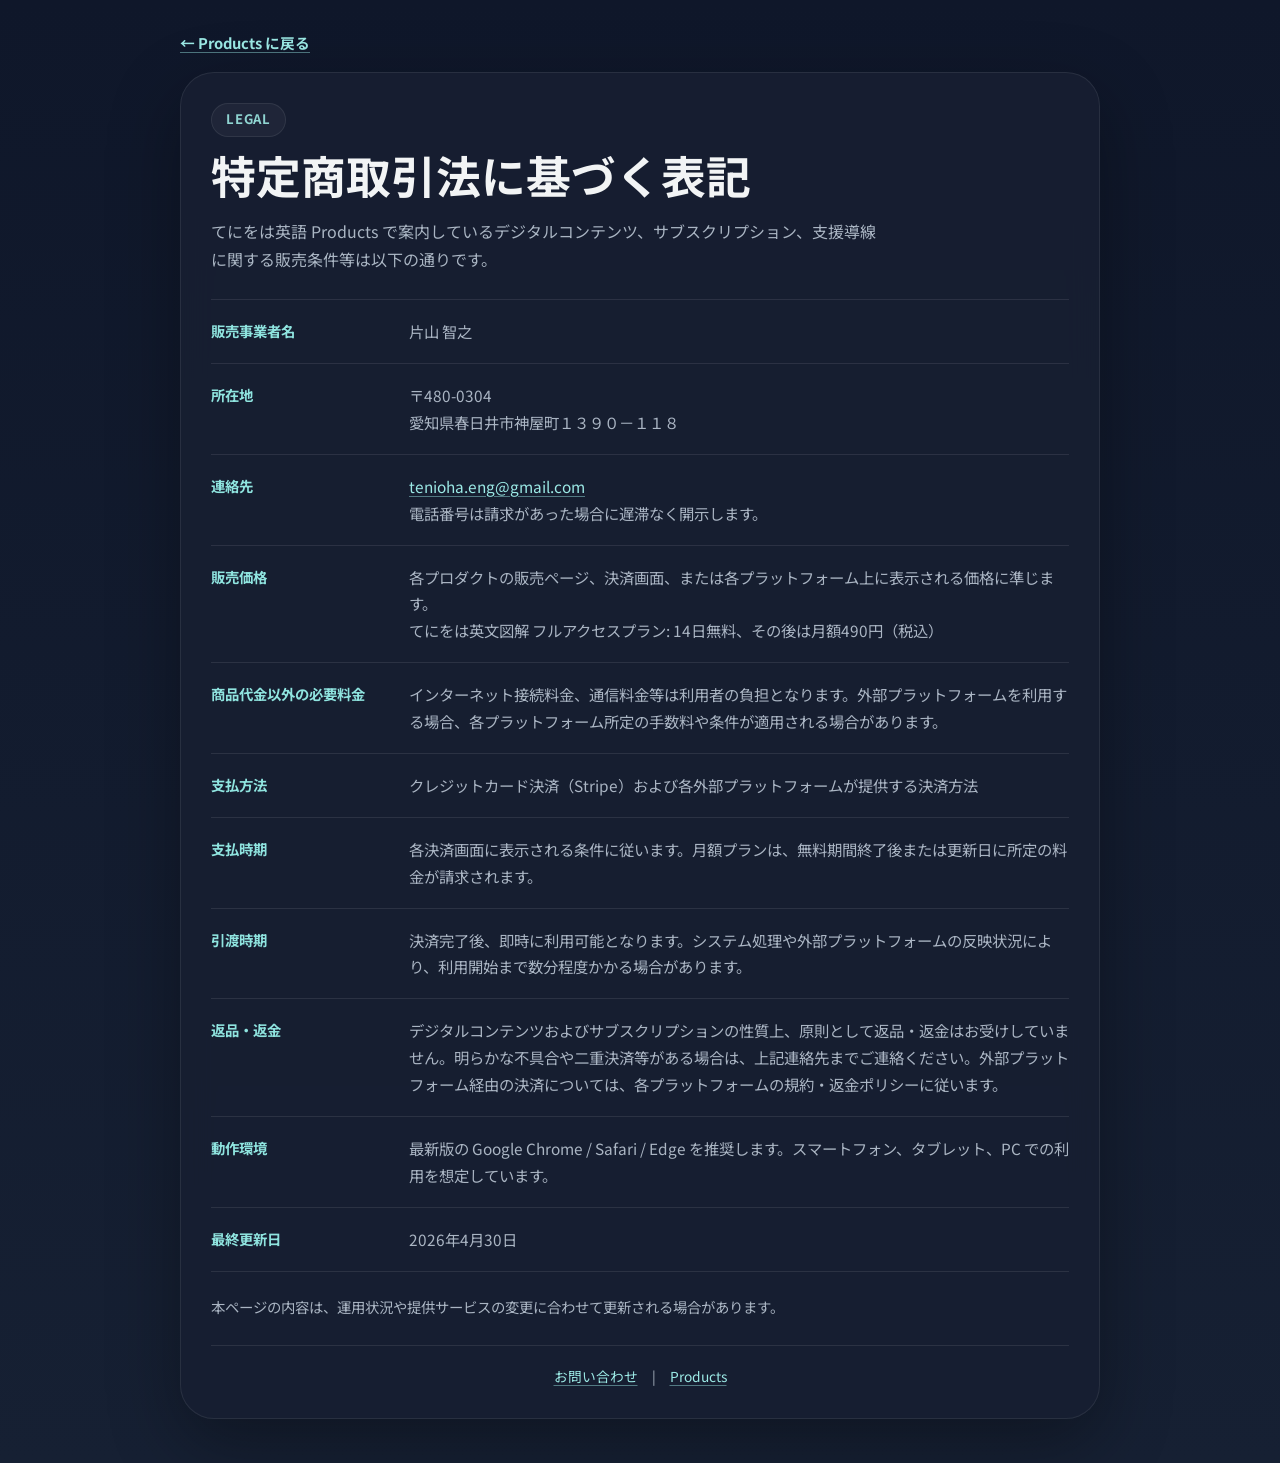
==== legal.html @ d5e8b5f1 "Add legal disclosure page" ====
<!DOCTYPE html>
<html lang="ja">
<head>
  <meta charset="UTF-8">
  <meta name="viewport" content="width=device-width, initial-scale=1.0">
  <title>特定商取引法に基づく表記 | てにをは英語 Products</title>
  <link rel="icon" type="image/jpeg" href="./assets/site-icon.jpg">
  <meta
    name="description"
    content="てにをは英語 Products の特定商取引法に基づく表記。"
  >
  <link rel="preconnect" href="https://fonts.googleapis.com">
  <link rel="preconnect" href="https://fonts.gstatic.com" crossorigin>
  <link href="https://fonts.googleapis.com/css2?family=Noto+Sans+JP:wght@400;500;700&family=Space+Grotesk:wght@500;700&display=swap" rel="stylesheet">
  <style>
    :root {
      --brand: #008581;
      --ink: #f2f4f5;
      --muted: #aab5c3;
      --paper: rgba(23, 31, 49, 0.92);
      --line: rgba(255, 255, 255, 0.09);
      --bg-top: #0f172a;
      --bg-bottom: #162033;
      --shadow: 0 24px 72px rgba(0, 0, 0, 0.32);
      --max: 920px;
    }

    * {
      box-sizing: border-box;
    }

    body {
      margin: 0;
      font-family: "Noto Sans JP", sans-serif;
      color: var(--ink);
      background: linear-gradient(180deg, var(--bg-top) 0%, var(--bg-bottom) 100%);
      line-height: 1.75;
      overflow-x: hidden;
    }

    body::before {
      content: "";
      position: fixed;
      inset: 0;
      pointer-events: none;
      opacity: 0.1;
      background-image:
        linear-gradient(rgba(255, 255, 255, 0.05) 1px, transparent 1px),
        linear-gradient(90deg, rgba(255, 255, 255, 0.05) 1px, transparent 1px);
      background-size: 48px 48px;
      mask-image: linear-gradient(180deg, rgba(0, 0, 0, 0.7), transparent 78%);
    }

    a {
      color: #9ceae6;
      text-decoration: underline;
      text-decoration-color: rgba(156, 234, 230, 0.45);
      text-underline-offset: 0.2em;
    }

    a:hover,
    a:focus-visible {
      color: var(--ink);
      text-decoration-color: rgba(242, 244, 245, 0.82);
      outline: none;
    }

    .shell {
      position: relative;
      width: min(calc(100% - 32px), var(--max));
      margin: 0 auto;
      padding: 28px 0 44px;
    }

    .back-link {
      display: inline-flex;
      margin-bottom: 16px;
      color: #9ceae6;
      font-size: 0.92rem;
      font-weight: 700;
    }

    .card {
      overflow: hidden;
      padding: 30px;
      min-width: 0;
      border-radius: 34px;
      background: var(--paper);
      border: 1px solid rgba(255, 255, 255, 0.08);
      box-shadow: var(--shadow);
      backdrop-filter: blur(16px);
    }

    .eyebrow {
      display: inline-flex;
      align-items: center;
      min-height: 34px;
      padding: 0 14px;
      border-radius: 999px;
      background: rgba(255, 255, 255, 0.04);
      border: 1px solid rgba(255, 255, 255, 0.08);
      color: #8fd4d1;
      font-size: 0.82rem;
      font-weight: 700;
      letter-spacing: 0.06em;
      text-transform: uppercase;
    }

    h1 {
      margin: 18px 0 0;
      font-family: "Space Grotesk", "Noto Sans JP", sans-serif;
      font-size: 2.8rem;
      line-height: 1.08;
      overflow-wrap: anywhere;
      word-break: break-all;
    }

    .lead {
      max-width: 42rem;
      margin: 14px 0 26px;
      color: var(--muted);
      font-size: 1rem;
      overflow-wrap: anywhere;
      word-break: break-all;
    }

    .legal-table {
      display: grid;
      border-top: 1px solid var(--line);
    }

    .legal-row {
      display: grid;
      grid-template-columns: 180px minmax(0, 1fr);
      gap: 18px;
      padding: 18px 0;
      border-bottom: 1px solid var(--line);
    }

    .legal-label {
      color: #8fe4df;
      font-size: 0.9rem;
      font-weight: 700;
    }

    .legal-value {
      color: var(--muted);
      font-size: 0.96rem;
      overflow-wrap: anywhere;
      word-break: break-all;
    }

    .note {
      margin: 22px 0 0;
      color: var(--muted);
      font-size: 0.9rem;
    }

    .site-footer {
      display: flex;
      flex-wrap: wrap;
      justify-content: center;
      gap: 10px 14px;
      margin-top: 26px;
      padding-top: 18px;
      border-top: 1px solid var(--line);
      color: var(--muted);
      font-size: 0.86rem;
    }

    @media (max-width: 640px) {
      .shell {
        width: min(calc(100% - 24px), var(--max));
        padding-top: 20px;
      }

      .card {
        padding: 22px 18px;
        border-radius: 26px;
      }

      .legal-row {
        grid-template-columns: 1fr;
        gap: 6px;
        padding: 16px 0;
      }

      h1 {
        font-size: 1.62rem;
        line-height: 1.22;
      }
    }
  </style>
</head>
<body>
  <main class="shell">
    <a class="back-link" href="./index.html">← Products に戻る</a>

    <article class="card">
      <span class="eyebrow">Legal</span>
      <h1>特定商取引法に基づく表記</h1>
      <p class="lead">
        てにをは英語 Products で案内しているデジタルコンテンツ、サブスクリプション、支援導線に関する販売条件等は以下の通りです。
      </p>

      <div class="legal-table">
        <div class="legal-row">
          <div class="legal-label">販売事業者名</div>
          <div class="legal-value">片山 智之</div>
        </div>
        <div class="legal-row">
          <div class="legal-label">所在地</div>
          <div class="legal-value">〒480-0304<br>愛知県春日井市神屋町１３９０－１１８</div>
        </div>
        <div class="legal-row">
          <div class="legal-label">連絡先</div>
          <div class="legal-value">
            <a href="mailto:tenioha.eng@gmail.com">tenioha.eng@gmail.com</a><br>
            電話番号は請求があった場合に遅滞なく開示します。
          </div>
        </div>
        <div class="legal-row">
          <div class="legal-label">販売価格</div>
          <div class="legal-value">
            各プロダクトの販売ページ、決済画面、または各プラットフォーム上に表示される価格に準じます。<br>
            てにをは英文図解 フルアクセスプラン: 14日無料、その後は月額490円（税込）
          </div>
        </div>
        <div class="legal-row">
          <div class="legal-label">商品代金以外の必要料金</div>
          <div class="legal-value">
            インターネット接続料金、通信料金等は利用者の負担となります。外部プラットフォームを利用する場合、各プラットフォーム所定の手数料や条件が適用される場合があります。
          </div>
        </div>
        <div class="legal-row">
          <div class="legal-label">支払方法</div>
          <div class="legal-value">
            クレジットカード決済（Stripe）および各外部プラットフォームが提供する決済方法
          </div>
        </div>
        <div class="legal-row">
          <div class="legal-label">支払時期</div>
          <div class="legal-value">
            各決済画面に表示される条件に従います。月額プランは、無料期間終了後または更新日に所定の料金が請求されます。
          </div>
        </div>
        <div class="legal-row">
          <div class="legal-label">引渡時期</div>
          <div class="legal-value">
            決済完了後、即時に利用可能となります。システム処理や外部プラットフォームの反映状況により、利用開始まで数分程度かかる場合があります。
          </div>
        </div>
        <div class="legal-row">
          <div class="legal-label">返品・返金</div>
          <div class="legal-value">
            デジタルコンテンツおよびサブスクリプションの性質上、原則として返品・返金はお受けしていません。明らかな不具合や二重決済等がある場合は、上記連絡先までご連絡ください。外部プラットフォーム経由の決済については、各プラットフォームの規約・返金ポリシーに従います。
          </div>
        </div>
        <div class="legal-row">
          <div class="legal-label">動作環境</div>
          <div class="legal-value">
            最新版の Google Chrome / Safari / Edge を推奨します。スマートフォン、タブレット、PC での利用を想定しています。
          </div>
        </div>
        <div class="legal-row">
          <div class="legal-label">最終更新日</div>
          <div class="legal-value">2026年4月30日</div>
        </div>
      </div>

      <p class="note">
        本ページの内容は、運用状況や提供サービスの変更に合わせて更新される場合があります。
      </p>

      <footer class="site-footer" aria-label="法務・お問い合わせ">
        <a href="mailto:tenioha.eng@gmail.com">お問い合わせ</a>
        <span>|</span>
        <a href="./index.html">Products</a>
      </footer>
    </article>
  </main>
</body>
</html>
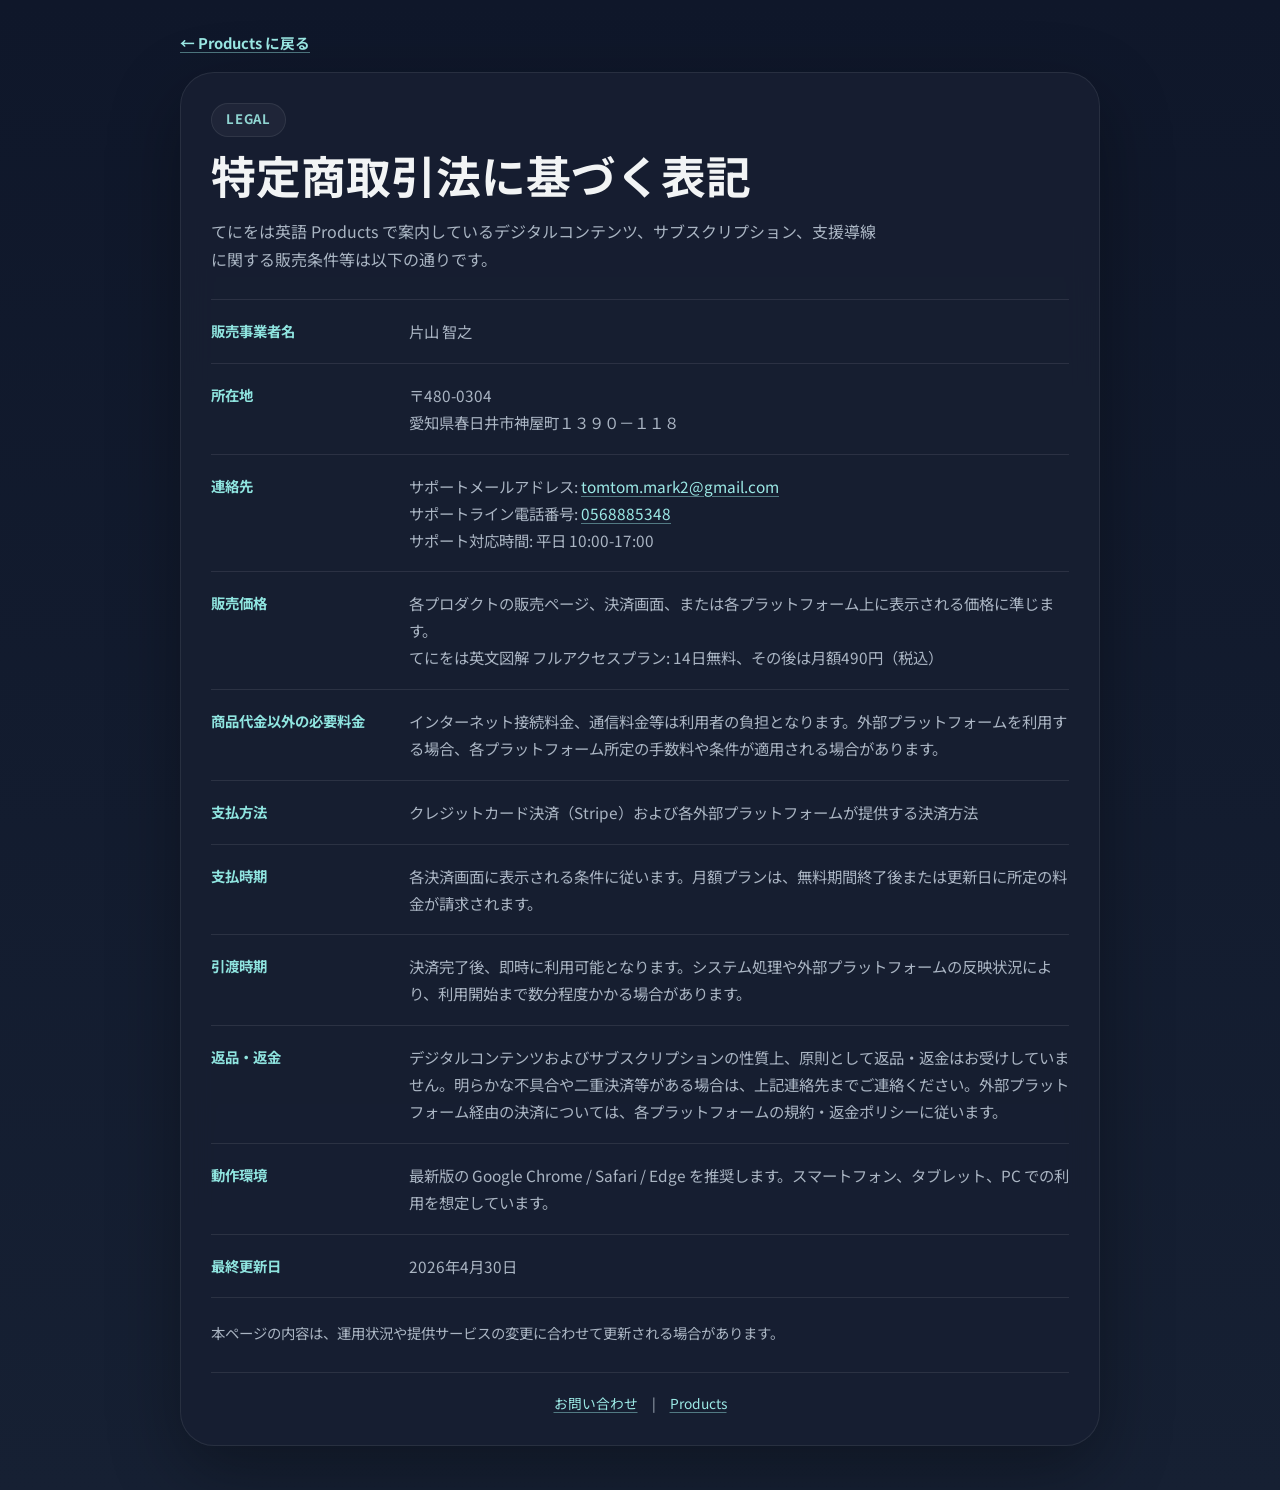
==== commit e7d678af: "Update legal support contact information" ====
--- a/legal.html
+++ b/legal.html
@@ -215,8 +215,9 @@
         <div class="legal-row">
           <div class="legal-label">連絡先</div>
           <div class="legal-value">
-            <a href="mailto:tenioha.eng@gmail.com">tenioha.eng@gmail.com</a><br>
-            電話番号は請求があった場合に遅滞なく開示します。
+            サポートメールアドレス: <a href="mailto:tomtom.mark2@gmail.com">tomtom.mark2@gmail.com</a><br>
+            サポートライン電話番号: <a href="tel:0568885348">0568885348</a><br>
+            サポート対応時間: 平日 10:00-17:00
           </div>
         </div>
         <div class="legal-row">
@@ -273,7 +274,7 @@
       </p>
 
       <footer class="site-footer" aria-label="法務・お問い合わせ">
-        <a href="mailto:tenioha.eng@gmail.com">お問い合わせ</a>
+        <a href="mailto:tomtom.mark2@gmail.com">お問い合わせ</a>
         <span>|</span>
         <a href="./index.html">Products</a>
       </footer>
